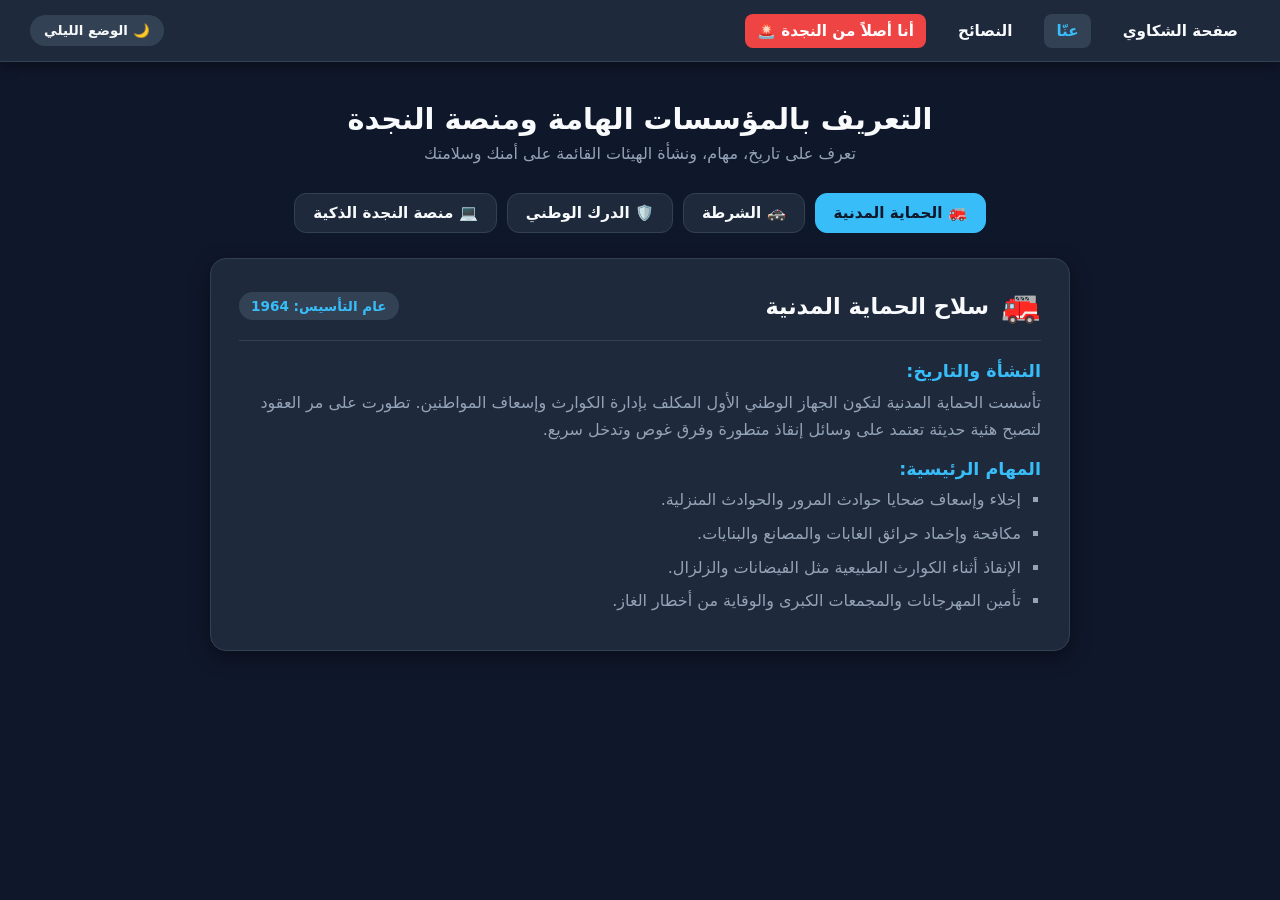
==== about/about.html @ bab86532 "Add files via upload" ====
<!DOCTYPE html>
<html lang="ar" dir="rtl">
<head>
  <meta charset="UTF-8">
  <meta name="viewport" content="width=device-width, initial-scale=1.0">
  <title>عنّا - التعريف بالمؤسسات ومنصة النجدة</title>
  <link rel="stylesheet" href="style.css">
</head>
<body>

  <!-- الهيدر العلوي -->
  <header>
    <ul class="nav-links">
      <li><a href="../complaints/index.html">صفحة الشكاوي</a></li>
      <li><a href="../about/about.html" class="active">عنّا</a></li>
      <li><a href="../tips/tips.html">النصائح</a></li>
      <li><a href="../dashboard/dashboard.html" class="staff-btn">أنا أصلاً من النجدة 🚨</a></li>
    </ul>

    <button class="theme-toggle" id="themeBtn">
      🌙 الوضع الليلي
    </button>
  </header>

  <!-- محتوى التعريف بالمؤسسات -->
  <main class="main-content">
    <div class="page-title">
      <h1>التعريف بالمؤسسات الهامة ومنصة النجدة</h1>
      <p>تعرف على تاريخ، مهام، ونشأة الهيئات القائمة على أمنك وسلامتك</p>
    </div>

    <!-- أزرار التبويب بين المؤسسات -->
    <div class="tabs-nav">
      <button class="tab-btn active" data-tab="protection">🚒 الحماية المدنية</button>
      <button class="tab-btn" data-tab="police">🚓 الشرطة</button>
      <button class="tab-btn" data-tab="gendarmerie">🛡️ الدرك الوطني</button>
      <button class="tab-btn" data-tab="platform">💻 منصة النجدة الذكية</button>
    </div>

    <!-- محتوى تبويب الحماية المدنية -->
    <div class="tab-content active" id="protection">
      <div class="about-card">
        <div class="card-header">
          <div class="header-title">
            <span class="card-icon">🚒</span>
            <h2>سلاح الحماية المدنية</h2>
          </div>
          <span class="badge">عام التأسيس: 1964</span>
        </div>
        <div class="card-body">
          <h3>النشأة والتاريخ:</h3>
          <p>تأسست الحماية المدنية لتكون الجهاز الوطني الأول المكلف بإدارة الكوارث وإسعاف المواطنين. تطورت على مر العقود لتصبح هئية حديثة تعتمد على وسائل إنقاذ متطورة وفرق غوص وتدخل سريع.</p>
          
          <h3>المهام الرئيسية:</h3>
          <ul>
            <li>إخلاء وإسعاف ضحايا حوادث المرور والحوادث المنزلية.</li>
            <li>مكافحة وإخماد حرائق الغابات والمصانع والبنايات.</li>
            <li>الإنقاذ أثناء الكوارث الطبيعية مثل الفيضانات والزلزال.</li>
            <li>تأمين المهرجانات والمجمعات الكبرى والوقاية من أخطار الغاز.</li>
          </ul>
        </div>
      </div>
    </div>

    <!-- محتوى تبويب الشرطة -->
    <div class="tab-content" id="police">
      <div class="about-card">
        <div class="card-header">
          <div class="header-title">
            <span class="card-icon">🚓</span>
            <h2>الأمن الوطني (الشرطة)</h2>
          </div>
          <span class="badge">عام التأسيس: 1962</span>
        </div>
        <div class="card-body">
          <h3>النشأة والتاريخ:</h3>
          <p>تأسست الشرطة الوطنية فور الاستقلال لحفظ النظام العام في الوسط الحضري والمدن. وتضم اليوم وحدات متخصصة كشرطة العمران، مكافحة الجريمة الإلكترونية، وفرق البحث والتدخل.</p>
          
          <h3>المهام الرئيسية:</h3>
          <ul>
            <li>حماية المواطنين والممتلكات العامة والخاصة داخل المدن.</li>
            <li>مكافحة الجريمة المنظمة، السرقة، والابتزاز الرقمي.</li>
            <li>تنظيم حركة المرور وتسهيل التنقل داخل المناطق الحضرية.</li>
            <li>استقبال بلاغات المواطنين والتدخل الفوري عند أي اعتداء.</li>
          </ul>
        </div>
      </div>
    </div>

    <!-- محتوى تبويب الدرك الوطني -->
    <div class="tab-content" id="gendarmerie">
      <div class="about-card">
        <div class="card-header">
          <div class="header-title">
            <span class="card-icon">🛡️</span>
            <h2>مؤسسة الدرك الوطني</h2>
          </div>
          <span class="badge">عام التأسيس: 1962</span>
        </div>
        <div class="card-body">
          <h3>النشأة والتاريخ:</h3>
          <p>قوة عمومية ذات طابع عسكري تعمل تحت وصاية وزارة الدفاع الوطني. تغطي نفوذ البلدية والأقاليم الريفية والطرقات الكبرى لتأمين حدوده وأمن المواطن الساكن خارج أطراف المدن.</p>
          
          <h3>المهام الرئيسية:</h3>
          <ul>
            <li>أمن وحراسة الطرقات الوطنية والسريعة وتأمين تنقلات المواطنين.</li>
            <li>مكافحة الجريمة في المناطق شبه الحضرية والريفية.</li>
            <li>التحريات الجنائية المعقدة بفضل المخابر العلمية للدرك.</li>
            <li>المشاركة في حماية الحدود وإدارة أزمات الطوارئ الكبرى.</li>
          </ul>
        </div>
      </div>
    </div>

    <!-- محتوى تبويب منصة النجدة الذكية -->
    <div class="tab-content" id="platform">
      <div class="about-card highlight">
        <div class="card-header">
          <div class="header-title">
            <span class="card-icon">💻</span>
            <h2>منصة النجدة الذكية (Smart Emergency System)</h2>
          </div>
          <span class="badge badge-accent">مشروع تكنولوجي واعد</span>
        </div>
        <div class="card-body">
          <h3>عن المنصة وهدف التأسيس:</h3>
          <p>مشروع برمجي وذكاء اصطناعي يهدف إلى تقليل زمن استجابة فرق الإسعاف والأمن من خلال ربط المواطن بغرفة العمليات بضغطة زر واحدة تنقل موقعه الجغرافي (GPS) تلقائياً.</p>
          
          <h3>التقنيات المستخدمة:</h3>
          <ul>
            <li><strong>الذكاء الاصطناعي (AI):</strong> تحليل النص وتحديد أولوية البلاغ ودرجة خطورته.</li>
            <li><strong>الخرائط التفاعلية (Leaflet & OpenStreetMap):</strong> عرض موقع البلاغ على شاشة رجال النجدة بدقة.</li>
            <li><strong>تصميم متجاوب (Responsive UI):</strong> يعمل بسلاسة على الهواتف والشاشات المختلفة مع وضع ليلي وصباحي.</li>
          </ul>
        </div>
      </div>
    </div>

  </main>

  <script src="script.js"></script>
</body>
</html>
---- about/style.css ----
:root {
  --bg-color: #0f172a;
  --card-bg: #1e293b;
  --text-color: #f8fafc;
  --subtext-color: #94a3b8;
  --border-color: #334155;
  --primary: #ef4444;
  --accent: #38bdf8;
  --green: #22c55e;
  --shadow: rgba(0, 0, 0, 0.4);
}

body.light-mode {
  --bg-color: #f1f5f9;
  --card-bg: #ffffff;
  --text-color: #0f172a;
  --subtext-color: #64748b;
  --border-color: #e2e8f0;
  --shadow: rgba(0, 0, 0, 0.08);
}

* {
  box-sizing: border-box;
  margin: 0;
  padding: 0;
  font-family: system-ui, -apple-system, sans-serif;
  transition: background 0.3s, color 0.3s;
}

body {
  background-color: var(--bg-color);
  color: var(--text-color);
  min-height: 100vh;
  display: flex;
  flex-direction: column;
}

/* Header */
header {
  background: var(--card-bg);
  border-bottom: 1px solid var(--border-color);
  padding: 15px 30px;
  display: flex;
  justify-content: space-between;
  align-items: center;
  box-shadow: 0 4px 12px var(--shadow);
  position: sticky;
  top: 0;
  z-index: 100;
}

.nav-links {
  display: flex;
  gap: 20px;
  list-style: none;
  align-items: center;
}

.nav-links a {
  color: var(--text-color);
  text-decoration: none;
  font-weight: 600;
  font-size: 0.95rem;
  padding: 8px 12px;
  border-radius: 8px;
}

.nav-links a:hover,
.nav-links a.active {
  background: var(--border-color);
  color: var(--accent);
}

.nav-links a.staff-btn {
  background: var(--primary);
  color: white;
}

.theme-toggle {
  background: var(--border-color);
  border: none;
  color: var(--text-color);
  padding: 8px 14px;
  border-radius: 20px;
  cursor: pointer;
  font-weight: bold;
}

/* Main Container */
.main-content {
  max-width: 900px;
  margin: 40px auto;
  padding: 0 20px;
  width: 100%;
}

.page-title {
  text-align: center;
  margin-bottom: 30px;
}

.page-title h1 {
  font-size: 1.8rem;
  color: var(--text-color);
  margin-bottom: 8px;
}

.page-title p {
  color: var(--subtext-color);
}

/* Tabs Navigation */
.tabs-nav {
  display: flex;
  gap: 10px;
  justify-content: center;
  flex-wrap: wrap;
  margin-bottom: 25px;
}

.tab-btn {
  background: var(--card-bg);
  border: 1px solid var(--border-color);
  color: var(--text-color);
  padding: 10px 18px;
  border-radius: 12px;
  cursor: pointer;
  font-weight: bold;
  font-size: 0.95rem;
}

.tab-btn:hover {
  border-color: var(--accent);
}

.tab-btn.active {
  background: var(--accent);
  color: #0f172a;
  border-color: var(--accent);
}

/* Tab Content & Card */
.tab-content {
  display: none;
  animation: fadeIn 0.4s ease;
}

.tab-content.active {
  display: block;
}

.about-card {
  background: var(--card-bg);
  border: 1px solid var(--border-color);
  border-radius: 16px;
  padding: 28px;
  box-shadow: 0 6px 20px var(--shadow);
}

.about-card.highlight {
  border: 2px solid var(--accent);
}

.card-header {
  display: flex;
  justify-content: space-between;
  align-items: center;
  border-bottom: 1px solid var(--border-color);
  padding-bottom: 15px;
  margin-bottom: 20px;
  flex-wrap: wrap;
  gap: 10px;
}

.header-title {
  display: flex;
  align-items: center;
  gap: 12px;
}

.card-icon {
  font-size: 2rem;
}

.card-header h2 {
  font-size: 1.4rem;
}

.badge {
  background: var(--border-color);
  color: var(--accent);
  padding: 6px 12px;
  border-radius: 20px;
  font-size: 0.85rem;
  font-weight: bold;
}

.badge-accent {
  background: var(--accent);
  color: #0f172a;
}

.card-body h3 {
  font-size: 1.1rem;
  color: var(--accent);
  margin: 16px 0 8px 0;
}

.card-body p {
  line-height: 1.7;
  color: var(--subtext-color);
}

.card-body ul {
  list-style-type: square;
  padding-right: 20px;
  color: var(--subtext-color);
}

.card-body li {
  margin-bottom: 8px;
  line-height: 1.6;
}

@keyframes fadeIn {
  from { opacity: 0; transform: translateY(10px); }
  to { opacity: 1; transform: translateY(0); }
}
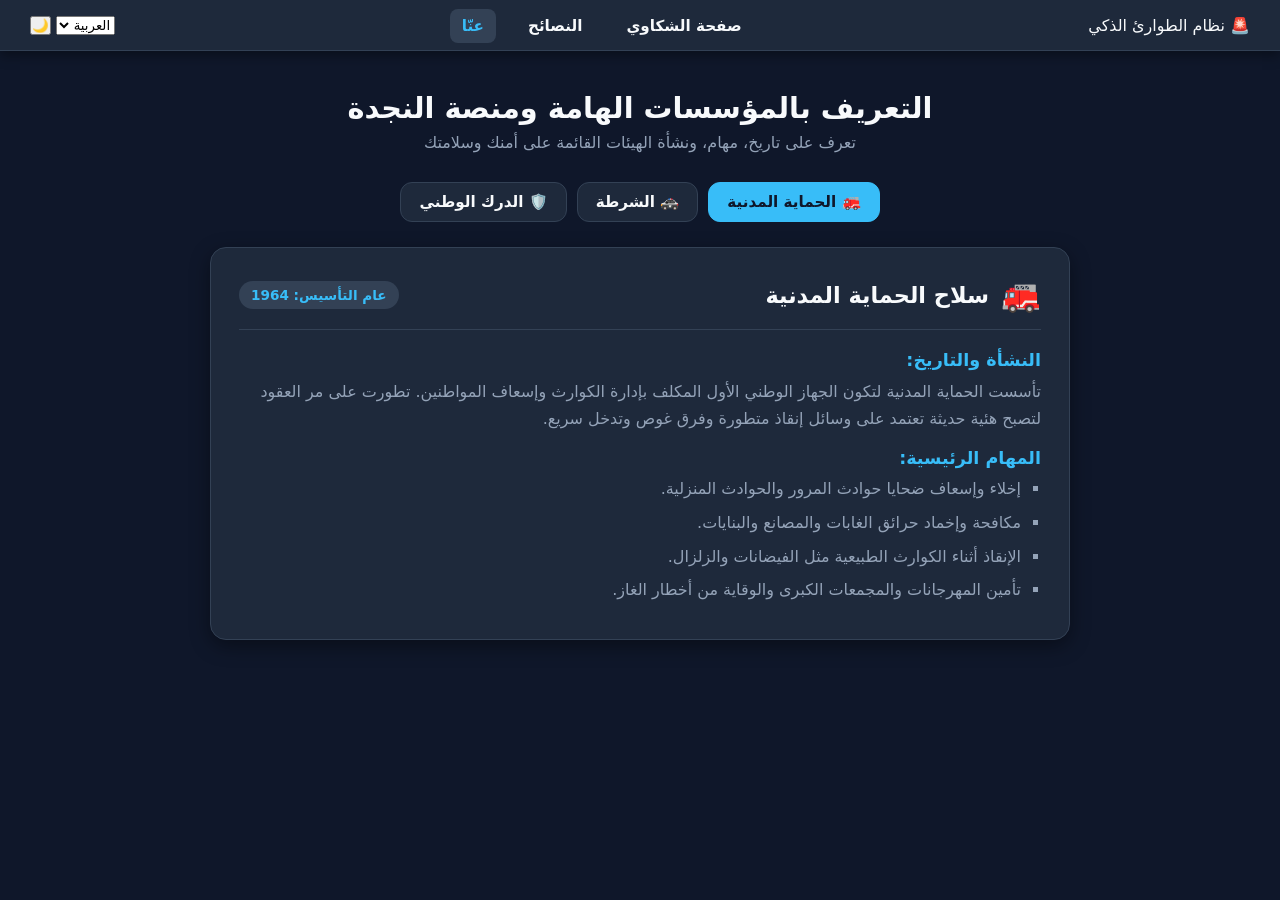
==== commit d5fa7af5: "Refactor about page structure and navigation" ====
--- a/about/about.html
+++ b/about/about.html
@@ -8,86 +8,89 @@
 </head>
 <body>
 
-  <!-- الهيدر العلوي -->
-  <header>
+  
+<header>
+    <div class="logo" id="logoText">🚨 نظام الطوارئ الذكي</div>
     <ul class="nav-links">
-      <li><a href="../complaints/index.html">صفحة الشكاوي</a></li>
-      <li><a href="../about/about.html" class="active">عنّا</a></li>
-      <li><a href="../tips/tips.html">النصائح</a></li>
-      <li><a href="../dashboard/dashboard.html" class="staff-btn">أنا أصلاً من النجدة 🚨</a></li>
+      <li><a href="/complaints/" id="navComplaints">صفحة الشكاوي</a></li>
+      <li><a href="/tips/" id="navTips">النصائح</a></li>
+      <li><a href="/about/" class="active" id="navAbout">عنّا</a></li>
     </ul>
-
-    <button class="theme-toggle" id="themeBtn">
-      🌙 الوضع الليلي
-    </button>
+    <div class="controls">
+      <select id="langSelect" onchange="changeLanguage(this.value)">
+        <option value="ar">العربية</option>
+        <option value="eng">ENG</option>
+        <option value="fra">FRA</option>
+      </select>
+      <button id="themeToggle" onclick="toggleTheme()">🌙</button>
+    </div>
   </header>
 
-  <!-- محتوى التعريف بالمؤسسات -->
   <main class="main-content">
     <div class="page-title">
       <h1>التعريف بالمؤسسات الهامة ومنصة النجدة</h1>
       <p>تعرف على تاريخ، مهام، ونشأة الهيئات القائمة على أمنك وسلامتك</p>
     </div>
 
-    <!-- أزرار التبويب بين المؤسسات -->
+
     <div class="tabs-nav">
       <button class="tab-btn active" data-tab="protection">🚒 الحماية المدنية</button>
       <button class="tab-btn" data-tab="police">🚓 الشرطة</button>
       <button class="tab-btn" data-tab="gendarmerie">🛡️ الدرك الوطني</button>
-      <button class="tab-btn" data-tab="platform">💻 منصة النجدة الذكية</button>
+
     </div>
 
-    <!-- محتوى تبويب الحماية المدنية -->
+    
     <div class="tab-content active" id="protection">
-      <div class="about-card">
-        <div class="card-header">
-          <div class="header-title">
-            <span class="card-icon">🚒</span>
-            <h2>سلاح الحماية المدنية</h2>
-          </div>
-          <span class="badge">عام التأسيس: 1964</span>
-        </div>
-        <div class="card-body">
-          <h3>النشأة والتاريخ:</h3>
-          <p>تأسست الحماية المدنية لتكون الجهاز الوطني الأول المكلف بإدارة الكوارث وإسعاف المواطنين. تطورت على مر العقود لتصبح هئية حديثة تعتمد على وسائل إنقاذ متطورة وفرق غوص وتدخل سريع.</p>
-          
-          <h3>المهام الرئيسية:</h3>
-          <ul>
-            <li>إخلاء وإسعاف ضحايا حوادث المرور والحوادث المنزلية.</li>
-            <li>مكافحة وإخماد حرائق الغابات والمصانع والبنايات.</li>
-            <li>الإنقاذ أثناء الكوارث الطبيعية مثل الفيضانات والزلزال.</li>
-            <li>تأمين المهرجانات والمجمعات الكبرى والوقاية من أخطار الغاز.</li>
-          </ul>
-        </div>
+  <div class="about-card">
+    <div class="card-header">
+      <div class="header-title">
+        <span class="card-icon">🚒</span>
+        <h2 id="protTitle">سلاح الحماية المدنية</h2>
       </div>
+      <span class="badge" id="protYear">عام التأسيس: 1964</span>
     </div>
+    <div class="card-body">
+      <h3 id="protHistoryTitle">النشأة والتاريخ:</h3>
+      <p id="protHistoryText">تأسست الحماية المدنية لتكون الجهاز الوطني الأول المكلف بإدارة الكوارث وإسعاف المواطنين. تطورت على مر العقود لتصبح هئية حديثة تعتمد على وسائل إنقاذ متطورة وفرق غوص وتدخل سريع.</p>
+      
+      <h3 id="protTasksTitle">المهام الرئيسية:</h3>
+      <ul>
+        <li id="protTask1">إخلاء وإسعاف ضحايا حوادث المرور والحوادث المنزلية.</li>
+        <li id="protTask2">مكافحة وإخماد حرائق الغابات والمصانع والبنايات.</li>
+        <li id="protTask3">الإنقاذ أثناء الكوارث الطبيعية مثل الفيضانات والزلزال.</li>
+        <li id="protTask4">تأمين المهرجانات والمجمعات الكبرى والوقاية من أخطار الغاز.</li>
+      </ul>
+    </div>
+  </div>
+</div>
 
-    <!-- محتوى تبويب الشرطة -->
+
     <div class="tab-content" id="police">
-      <div class="about-card">
-        <div class="card-header">
-          <div class="header-title">
-            <span class="card-icon">🚓</span>
-            <h2>الأمن الوطني (الشرطة)</h2>
-          </div>
-          <span class="badge">عام التأسيس: 1962</span>
-        </div>
-        <div class="card-body">
-          <h3>النشأة والتاريخ:</h3>
-          <p>تأسست الشرطة الوطنية فور الاستقلال لحفظ النظام العام في الوسط الحضري والمدن. وتضم اليوم وحدات متخصصة كشرطة العمران، مكافحة الجريمة الإلكترونية، وفرق البحث والتدخل.</p>
-          
-          <h3>المهام الرئيسية:</h3>
-          <ul>
-            <li>حماية المواطنين والممتلكات العامة والخاصة داخل المدن.</li>
-            <li>مكافحة الجريمة المنظمة، السرقة، والابتزاز الرقمي.</li>
-            <li>تنظيم حركة المرور وتسهيل التنقل داخل المناطق الحضرية.</li>
-            <li>استقبال بلاغات المواطنين والتدخل الفوري عند أي اعتداء.</li>
-          </ul>
-        </div>
+  <div class="about-card">
+    <div class="card-header">
+      <div class="header-title">
+        <span class="card-icon">🚓</span>
+        <h2 id="policeTitle">الأمن الوطني (الشرطة)</h2>
       </div>
+      <span class="badge" id="policeYear">عام التأسيس: 1962</span>
     </div>
+    <div class="card-body">
+      <h3 id="policeHistoryTitle">النشأة والتاريخ:</h3>
+      <p id="policeHistoryText">تأسست الشرطة الوطنية فور الاستقلال لحفظ النظام العام في الوسط الحضري والمدن. وتضم اليوم وحدات متخصصة كشرطة العمران، مكافحة الجريمة الإلكترونية، وفرق البحث والتدخل.</p>
+      
+      <h3 id="policeTasksTitle">المهام الرئيسية:</h3>
+      <ul>
+        <li id="policeTask1">حماية المواطنين والممتلكات العامة والخاصة داخل المدن.</li>
+        <li id="policeTask2">مكافحة الجريمة المنظمة، السرقة، والابتزاز الرقمي.</li>
+        <li id="policeTask3">تنظيم حركة المرور وتسهيل التنقل داخل المناطق الحضرية.</li>
+        <li id="policeTask4">استقبال بلاغات المواطنين والتدخل الفوري عند أي اعتداء.</li>
+      </ul>
+    </div>
+  </div>
+</div>
 
-    <!-- محتوى تبويب الدرك الوطني -->
+
     <div class="tab-content" id="gendarmerie">
       <div class="about-card">
         <div class="card-header">
@@ -112,32 +115,9 @@
       </div>
     </div>
 
-    <!-- محتوى تبويب منصة النجدة الذكية -->
-    <div class="tab-content" id="platform">
-      <div class="about-card highlight">
-        <div class="card-header">
-          <div class="header-title">
-            <span class="card-icon">💻</span>
-            <h2>منصة النجدة الذكية (Smart Emergency System)</h2>
-          </div>
-          <span class="badge badge-accent">مشروع تكنولوجي واعد</span>
-        </div>
-        <div class="card-body">
-          <h3>عن المنصة وهدف التأسيس:</h3>
-          <p>مشروع برمجي وذكاء اصطناعي يهدف إلى تقليل زمن استجابة فرق الإسعاف والأمن من خلال ربط المواطن بغرفة العمليات بضغطة زر واحدة تنقل موقعه الجغرافي (GPS) تلقائياً.</p>
-          
-          <h3>التقنيات المستخدمة:</h3>
-          <ul>
-            <li><strong>الذكاء الاصطناعي (AI):</strong> تحليل النص وتحديد أولوية البلاغ ودرجة خطورته.</li>
-            <li><strong>الخرائط التفاعلية (Leaflet & OpenStreetMap):</strong> عرض موقع البلاغ على شاشة رجال النجدة بدقة.</li>
-            <li><strong>تصميم متجاوب (Responsive UI):</strong> يعمل بسلاسة على الهواتف والشاشات المختلفة مع وضع ليلي وصباحي.</li>
-          </ul>
-        </div>
-      </div>
-    </div>
 
   </main>
 
   <script src="script.js"></script>
 </body>
-</html>+</html>
